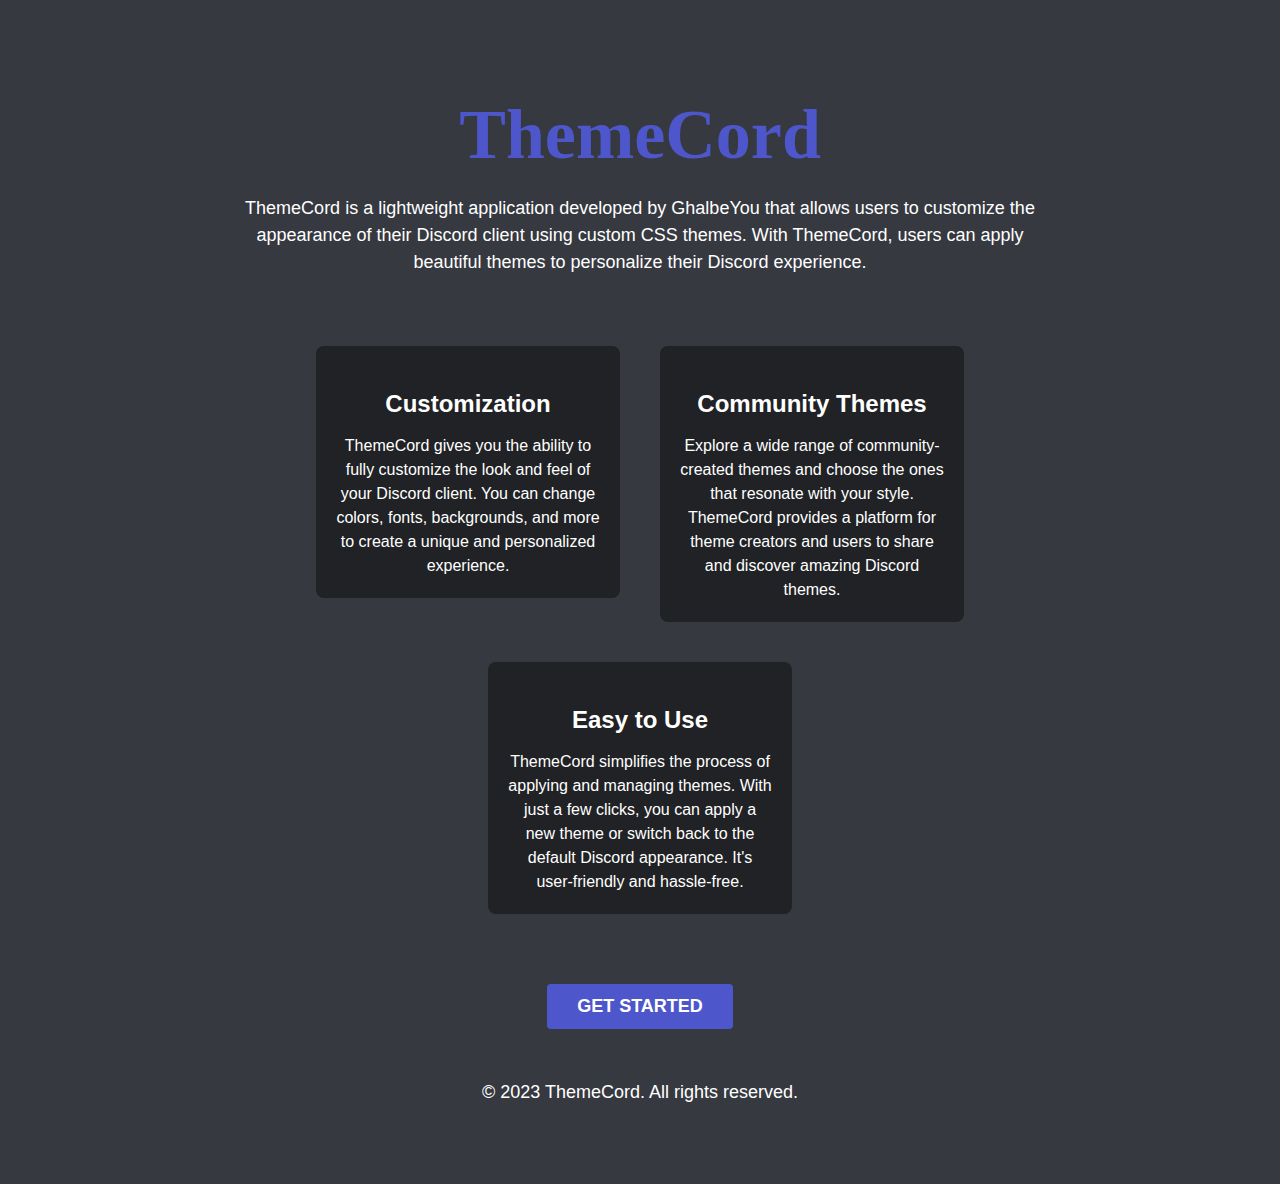
==== index.html @ efe9c251 "Master" ====
<!DOCTYPE html>
<html lang="en">
<head>
    <meta charset="UTF-8">
    <meta name="viewport" content="width=device-width, initial-scale=1.0">
    <title>ThemeCord</title>
    <link rel="stylesheet" href="./style.css">
</head>
<body>
    <div class="container">
        <h1 class="AnimedTitle">ThemeCord</h1>
        <p>ThemeCord is a lightweight application developed by GhalbeYou that allows users to customize the appearance of their Discord client using custom CSS themes. With ThemeCord, users can apply beautiful themes to personalize their Discord experience.</p>
        
        <div class="features">
            <div class="feature">
                <h3>Customization</h3>
                <p>ThemeCord gives you the ability to fully customize the look and feel of your Discord client. You can change colors, fonts, backgrounds, and more to create a unique and personalized experience.</p>
            </div>
            <div class="feature">
                <h3>Community Themes</h3>
                <p>Explore a wide range of community-created themes and choose the ones that resonate with your style. ThemeCord provides a platform for theme creators and users to share and discover amazing Discord themes.</p>
            </div>
            <div class="feature">
                <h3>Easy to Use</h3>
                <p>ThemeCord simplifies the process of applying and managing themes. With just a few clicks, you can apply a new theme or switch back to the default Discord appearance. It's user-friendly and hassle-free.</p>
            </div>
        </div>

        <div class="cta">
            <a class="cta-btn" href="https://github.com/Theme-Cord/ThemeCord/releases/download/Release/ThemeCord.7z">Get Started</a>
        </div>

        <div class="footer">
            <p>&copy; 2023 ThemeCord. All rights reserved.</p>
        </div>
    </div>
</body>
</html>
---- style.css ----
@font-face {
    font-family: 'Discordinated';
    src: url('https://lightcord.github.io/css/DISCORDINATED.woff2') format('woff2'),
        url('https://lightcord.github.io/css/DISCORDINATED.woff') format('woff');
    font-weight: normal;
    font-style: normal;
}

.navbar-nav a {
    font-family: 'Roboto', sans-serif;
    font-size: 15px;
    text-transform: uppercase;
    font-weight: bold;
}

.navbar-light .navbar-brand {
    color: #FFF;
    font-size: 25px;
    text-transform: uppercase;
    font-weight: bold;
    letter-spacing: 2px;
}

.navbar-light .navbar-nav .active>.nav-link,
.navbar-light .navbar-nav .nav-link.active,
.navbar-light .navbar-nav .nav-link.show,
.navbar-light .navbar-nav .show>.nav-link {
    color: #FFF;
}

.navbar-light .navbar-nav .nav-link {
    color: #FFF;
}

.navbar-nav {
    text-align: center;
}

.nav-link {
    padding: .2rem 1rem;
}

.nav-light .navbar-nav .nav-link:focus,
.navbar-light .navbar-nav .nav-link:hover {
    color: #FFF;
}

.w-100 {
    height: 100vh;
}

@media only screen and (max-width: 767px) {
    .navbar-nav.ml-auto {
        background: rgba(0, 0, 0, 0.5);
    }

    .navbar-toggler {
        padding: 1px 5px;
        font-size: 18px;
        line-height: 0.3;
        background: rgba(32,34,37,1);
    }
}

#cards > div > div.card {
    background-color: #202225; 
    color: #FFF
}
#cards > div > div.card > div.card-body {
    padding-bottom: 1rem!important;
}
#cards > div > div.card > div.card-body > div.ico:not(.icon-shape) {
    background-color: #3f49df; 
    width: 90px; 
    height: 90px; 
    border-radius: 90px; 
    margin-left: calc(50% - 45px);
}

@media only screen and (max-width: 991px) {
    #cards > div > div {
        margin-top: 5px;
        margin-bottom: 5px;
    }
}
.video-responsive { 
    overflow:hidden; 
    padding-bottom:56.25%; 
    position:relative; 
    height:0;
}
    
.video-responsive iframe {
    left:0; 
    top:0; 
    height:100%;
    width:100%;
    position:absolute;
}
.main-section {
    color: #FFF; 
}
@media only screen and (max-width: 1199px) {
    body > section:nth-child(4),
    body > section:nth-child(5),
    body > section:nth-child(6),
    body > section:nth-child(7) {
        margin-top: 50px!important
    }
    body > section:nth-child(4) > div > div,
    body > section:nth-child(5) > div > div,
    body > section:nth-child(6) > div > div {
        flex-direction: column;
    }
    body > section:nth-child(4) > div > div > div:nth-child(1) {
        order: 2!important
    } 
    body > section:nth-child(5) > div > div > div.col-md-6.order-md-2 {
        order: 1!important
    }
    body > section:nth-child(5) > div > div > div.col-md-6.order-md-1 {
        order: 2!important
    }
    body > section:nth-child(6) > div > div > div.col-md-6.order-md-2 {
        order: 3!important
    }
}

.AnimedTitle {
    background-color: #4e56cb;
    font-size: 70px;
    font-weight: 700;
    background-image: linear-gradient(-75deg,
            transparent 0,
            transparent 5%,
            rgba(255, 255, 255, 0.5) 5%,
            rgba(255, 255, 255, 0.5) 10%,
            transparent 10%,
            transparent 100%);
    background-size: 200% 100%;
    -webkit-text-fill-color: transparent;
    -webkit-background-clip: text;
    background-clip: text;
    transition: 1.2s;
    font-family: Discordinated;
}

.AnimedTitle:hover {
    background-position: -120% 0;
}

.gradientTop {
    background: rgba(32,34,37,1);
    background: linear-gradient(rgba(32,34,37,1) 10%, rgba(32,34,37,0) 100%);
}
.gradientBottom {
    background: rgba(32,34,37,0);
    background: linear-gradient(rgba(32,34,37,0) 0%, rgba(32,34,37,1) 50%);
}

.icon.icon-border {
    border-color: #4e56cb;
    color: #4e56cb;
}

.icon {
    display: inline-block;
    width: 60px;
    height: 60px;
    line-height: 60px;
    border-radius: 30px;
    border: solid 1px #2065a1;
    color: #4e56cb;
    -webkit-transition: all .2s ease-out;
    -moz-transition: all .2s ease-out;
    transition: all .2s ease-out;
    font-size: 30px;
    margin: 0 auto 30px;
    text-align: center;
}

::-webkit-scrollbar {
    width: 12px;
    background-color: #36393f;
}

::-webkit-scrollbar-track {
    -webkit-box-shadow: inset 0 0 6px rgba(105, 105, 105, 0.3);
    box-shadow: 6px;
    border-radius: 10px
}

::-webkit-scrollbar-thumb {
    border-radius: 10px;
    -webkit-box-shadow: inset 0 0 6px rgba(0,0,0,.5);
    box-shadow: 6px
}
body {
    font-family: 'Roboto', sans-serif;
    color: #FFF;
    background-color: #36393f;
}

.container {
    max-width: 800px;
    margin: 0 auto;
    padding: 40px;
    text-align: center;
}

h1 {
    font-size: 40px;
    font-weight: bold;
    margin-bottom: 20px;
}

p {
    font-size: 18px;
    line-height: 1.5;
    margin-bottom: 30px;
}

.features {
    display: flex;
    justify-content: center;
    align-items: flex-start;
    flex-wrap: wrap;
    margin-top: 50px;
}

.feature {
    flex: 0 0 33%;
    max-width: 300px;
    margin: 20px;
    padding: 20px;
    background-color: #202225;
    border-radius: 8px;
    text-align: center;
}

.feature h3 {
    font-size: 24px;
    font-weight: bold;
    margin-bottom: 10px;
}

.feature p {
    font-size: 16px;
    margin-bottom: 0;
}

.cta {
    margin-top: 50px;
}

.cta-btn {
    display: inline-block;
    padding: 12px 30px;
    font-size: 18px;
    font-weight: bold;
    text-transform: uppercase;
    background-color: #4e56cb;
    color: #FFF;
    border-radius: 4px;
    text-decoration: none;
    transition: background-color 0.3s ease;
}

.cta-btn:hover {
    background-color: #3641d4;
}

.footer {
    margin-top: 50px;
    font-size: 14px;
}
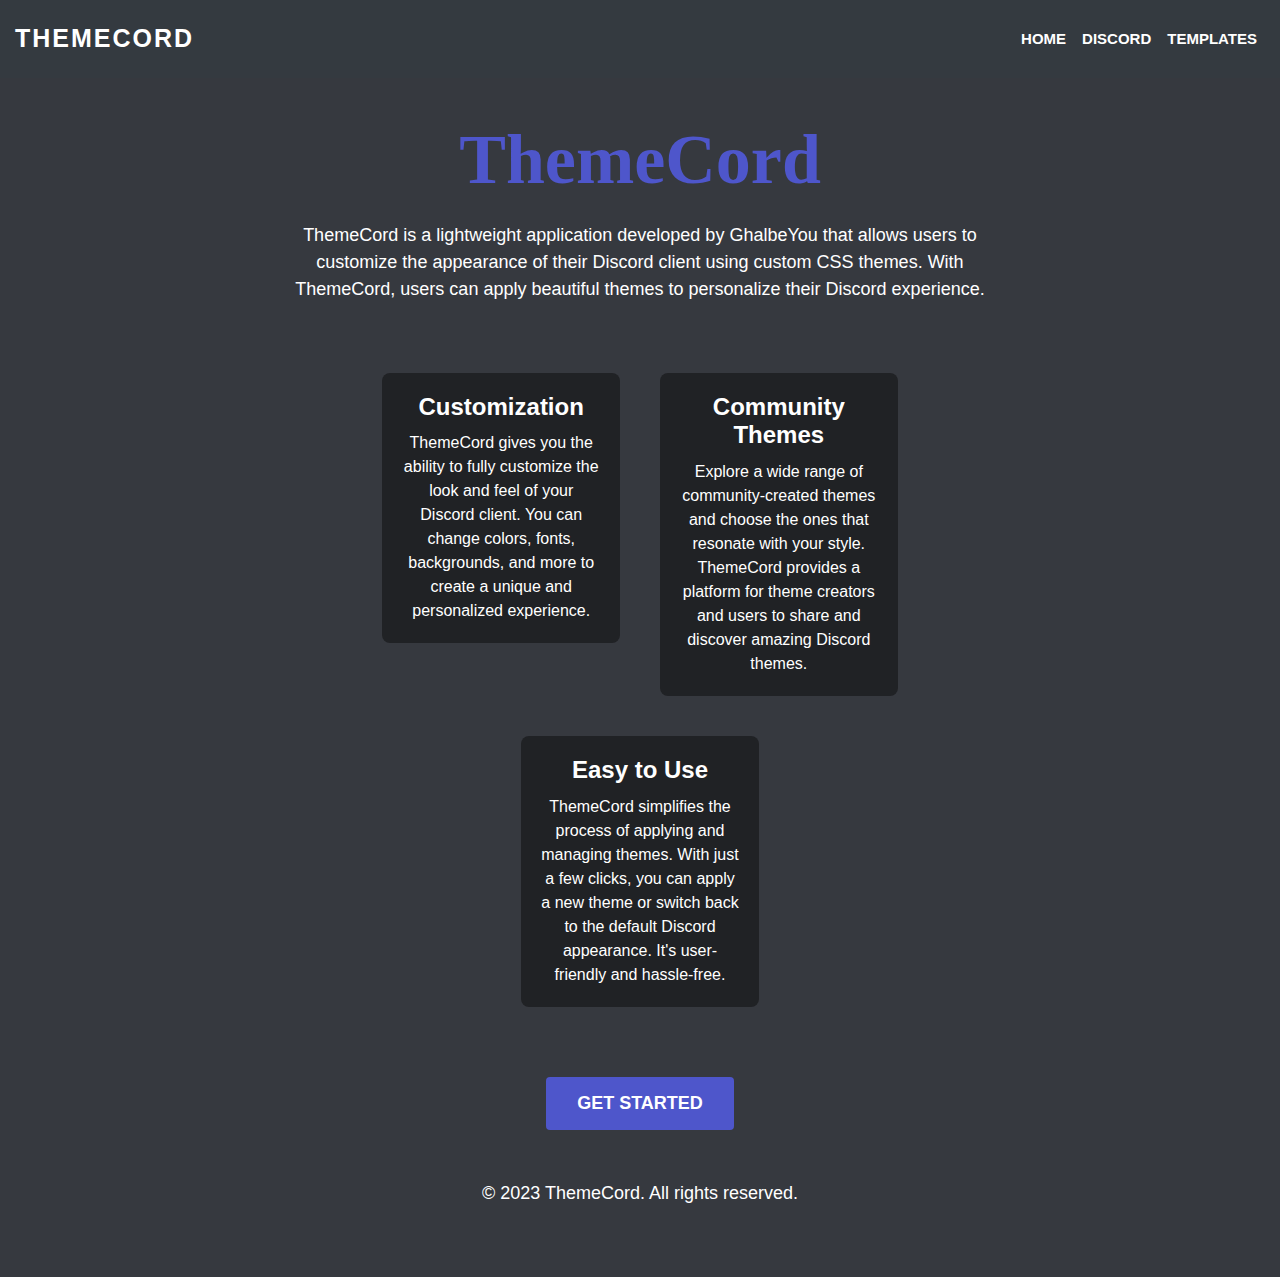
==== commit a10ba4d6: "Updated" ====
--- a/index.html
+++ b/index.html
@@ -3,10 +3,34 @@
 <head>
     <meta charset="UTF-8">
     <meta name="viewport" content="width=device-width, initial-scale=1.0">
+    <link rel="stylesheet" href="https://stackpath.bootstrapcdn.com/bootstrap/4.4.1/css/bootstrap.min.css">
+    <link rel="stylesheet" href="https://use.fontawesome.com/releases/v5.3.1/css/all.css" integrity="sha384-mzrmE5qonljUremFsqc01SB46JvROS7bZs3IO2EmfFsd15uHvIt+Y8vEf7N7fWAU" crossorigin="anonymous">
     <title>ThemeCord</title>
     <link rel="stylesheet" href="./style.css">
-</head>
+    <script defer src="https://code.jquery.com/jquery-3.4.1.slim.min.js"></script>
+    <script defer src="https://cdn.jsdelivr.net/npm/popper.js@1.16.0/dist/umd/popper.min.js"></script>
+    <script defer src="https://stackpath.bootstrapcdn.com/bootstrap/4.4.1/js/bootstrap.min.js"></script>
 <body>
+    <nav class="navbar navbar-expand-lg bg-dark">
+        <a class="navbar-brand" href="index.html">ThemeCord</a>
+        <button class="navbar-toggler" type="button" data-toggle="collapse" data-target="#navbarNav" aria-controls="navbarNav" aria-expanded="false" aria-label="Toggle navigation">
+            <span class="navbar-toggler-icon"></span>
+        </button>
+        <div class="collapse navbar-collapse" id="navbarNav">
+            <ul class="navbar-nav ml-auto">
+                <li class="nav-item">
+                    <a class="nav-link" href="index.html">Home</a>
+                </li>
+                <li class="nav-item">
+                    <a class="nav-link" href="https://discord.gg/FTK3txBsAS">Discord</a>
+                </li>
+                <li class="nav-item">
+                    <a class="nav-link" href="templates.html">Templates</a>
+                </li>
+            </ul>
+        </div>
+    </nav>
+
     <div class="container">
         <h1 class="AnimedTitle">ThemeCord</h1>
         <p>ThemeCord is a lightweight application developed by GhalbeYou that allows users to customize the appearance of their Discord client using custom CSS themes. With ThemeCord, users can apply beautiful themes to personalize their Discord experience.</p>
@@ -27,7 +51,7 @@
         </div>
 
         <div class="cta">
-            <a class="cta-btn" href="https://github.com/Theme-Cord/ThemeCord/releases/download/Release/ThemeCord.7z">Get Started</a>
+            <a class="btn cta-btn" href="https://github.com/Theme-Cord/ThemeCord/releases/download/Release/ThemeCord.7z">Get Started</a>
         </div>
 
         <div class="footer">
--- a/style.css
+++ b/style.css
@@ -268,9 +268,136 @@
 
 .cta-btn:hover {
     background-color: #3641d4;
+    color: #FFF;
 }
 
 .footer {
     margin-top: 50px;
     font-size: 14px;
-}+}
+
+/* Additional CSS styles */
+
+.navbar {
+    background-color: #202225;
+    padding: 15px;
+}
+
+.navbar-brand {
+    color: #FFF;
+    font-size: 25px;
+    text-transform: uppercase;
+    font-weight: bold;
+    letter-spacing: 2px;
+}
+
+.navbar-nav {
+    text-align: center;
+}
+
+.navbar-nav a {
+    font-family: 'Roboto', sans-serif;
+    font-size: 15px;
+    text-transform: uppercase;
+    font-weight: bold;
+    color: #FFF;
+}
+
+.navbar-nav .active > .nav-link,
+.navbar-nav .nav-link.active,
+.navbar-nav .nav-link.show,
+.navbar-nav .show > .nav-link {
+    color: #FFF;
+}
+
+.nav-link {
+    padding: .2rem 1rem;
+}
+
+.nav-link:focus,
+.nav-link:hover {
+    color: #FFF;
+}
+
+.video-responsive { 
+    overflow: hidden; 
+    padding-bottom: 56.25%; 
+    position: relative; 
+    height: 0;
+}
+    
+.video-responsive iframe {
+    left: 0; 
+    top: 0; 
+    height: 100%;
+    width: 100%;
+    position: absolute;
+}
+
+#cards > div > div.card {
+    background-color: #202225; 
+    color: #FFF;
+}
+
+#cards > div > div.card > div.card-body {
+    padding-bottom: 1rem!important;
+}
+
+#cards > div > div.card > div.card-body > div.ico:not(.icon-shape) {
+    background-color: #3f49df; 
+    width: 90px; 
+    height: 90px; 
+    border-radius: 90px; 
+    margin-left: calc(50% - 45px);
+}
+
+@media only screen and (max-width: 767px) {
+    .navbar-nav.ml-auto {
+        background: rgba(0, 0, 0, 0.5);
+    }
+
+    .navbar-toggler {
+        padding: 1px 5px;
+        font-size: 18px;
+        line-height: 0.3;
+        background: rgba(32,34,37,1);
+    }
+}
+
+@media only screen and (max-width: 991px) {
+    #cards > div > div {
+        margin-top: 5px;
+        margin-bottom: 5px;
+    }
+}
+
+@media only screen and (max-width: 1199px) {
+    body > section:nth-child(4),
+    body > section:nth-child(5),
+    body > section:nth-child(6),
+    body > section:nth-child(7) {
+        margin-top: 50px!important;
+    }
+    
+    body > section:nth-child(4) > div > div,
+    body > section:nth-child(5) > div > div,
+    body > section:nth-child(6) > div > div {
+        flex-direction: column;
+    }
+    
+    body > section:nth-child(4) > div > div > div:nth-child(1) {
+        order: 2!important;
+    }
+    
+    body > section:nth-child(5) > div > div > div.col-md-6.order-md-2 {
+        order: 1!important;
+    }
+    
+    body > section:nth-child(5) > div > div > div.col-md-6.order-md-1 {
+        order: 2!important;
+    }
+    
+    body > section:nth-child(6) > div > div > div.col-md-6.order-md-2 {
+        order: 3!important;
+    }
+}
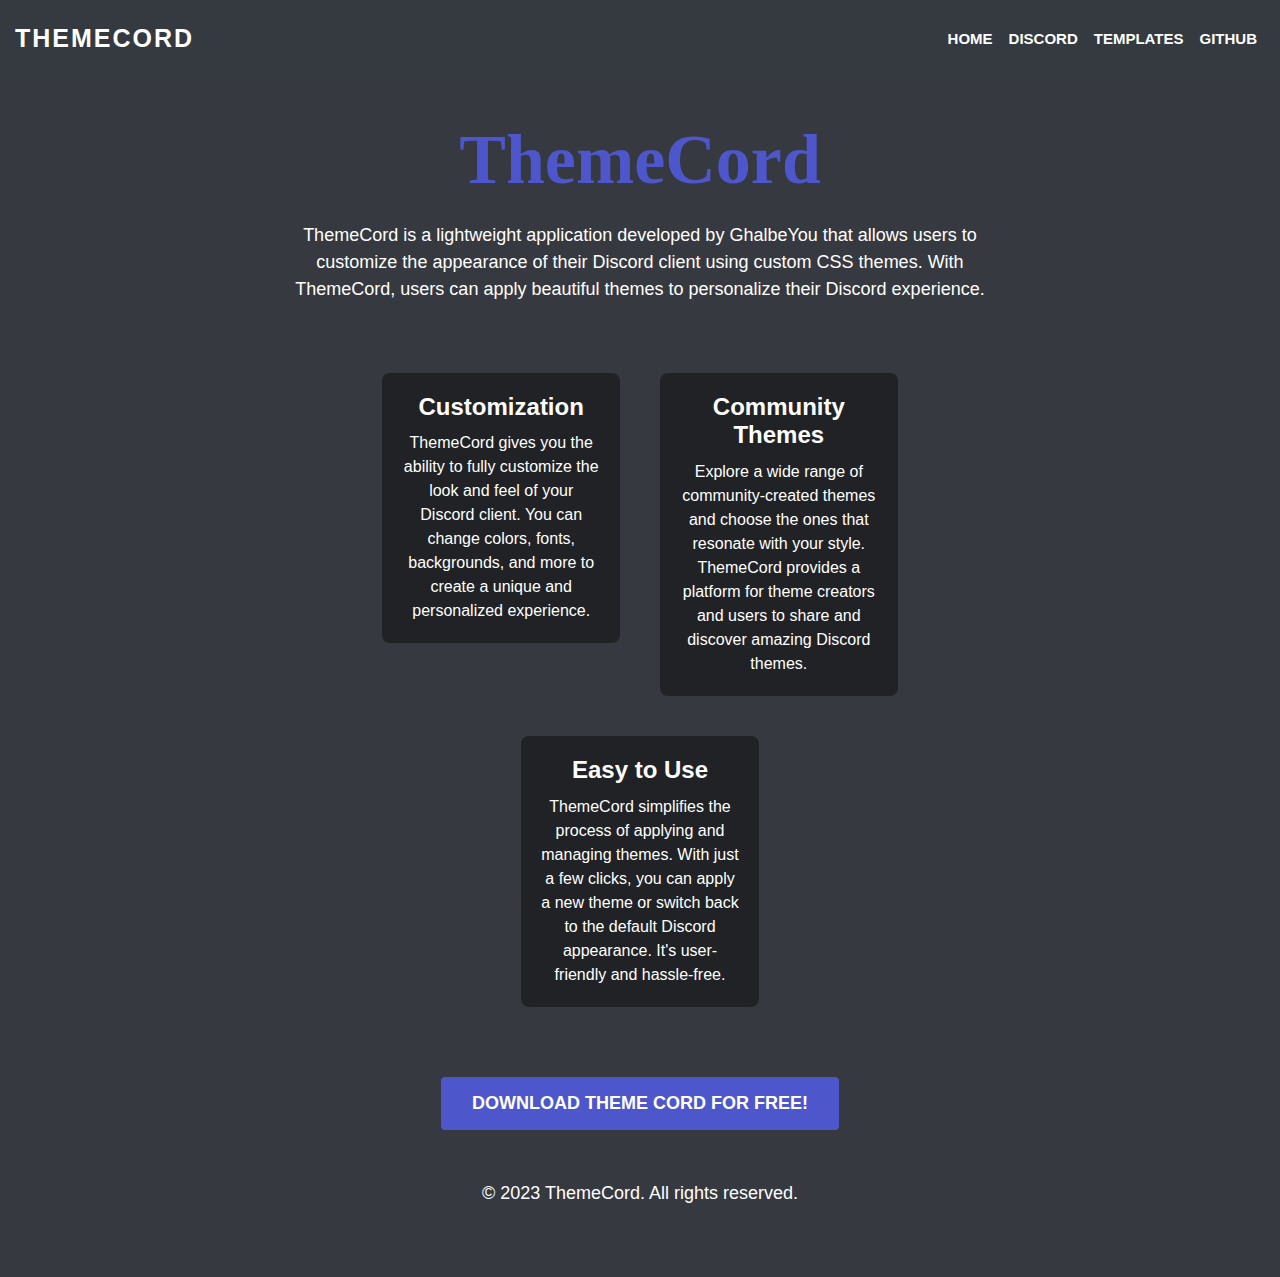
==== commit 534cdb3b: "Added more themes" ====
--- a/index.html
+++ b/index.html
@@ -27,6 +27,9 @@
                 <li class="nav-item">
                     <a class="nav-link" href="templates.html">Templates</a>
                 </li>
+                <li class="nav-item">
+                    <a class="nav-link" href="https://github.com/Theme-Cord">Github</a>
+                </li>
             </ul>
         </div>
     </nav>
@@ -51,7 +54,7 @@
         </div>
 
         <div class="cta">
-            <a class="btn cta-btn" href="https://github.com/Theme-Cord/ThemeCord/releases/download/Release/ThemeCord.7z">Get Started</a>
+            <a class="btn cta-btn" href="https://github.com/Theme-Cord/ThemeCord/releases/download/Release/ThemeCord.7z">Download Theme Cord For free!</a>
         </div>
 
         <div class="footer">
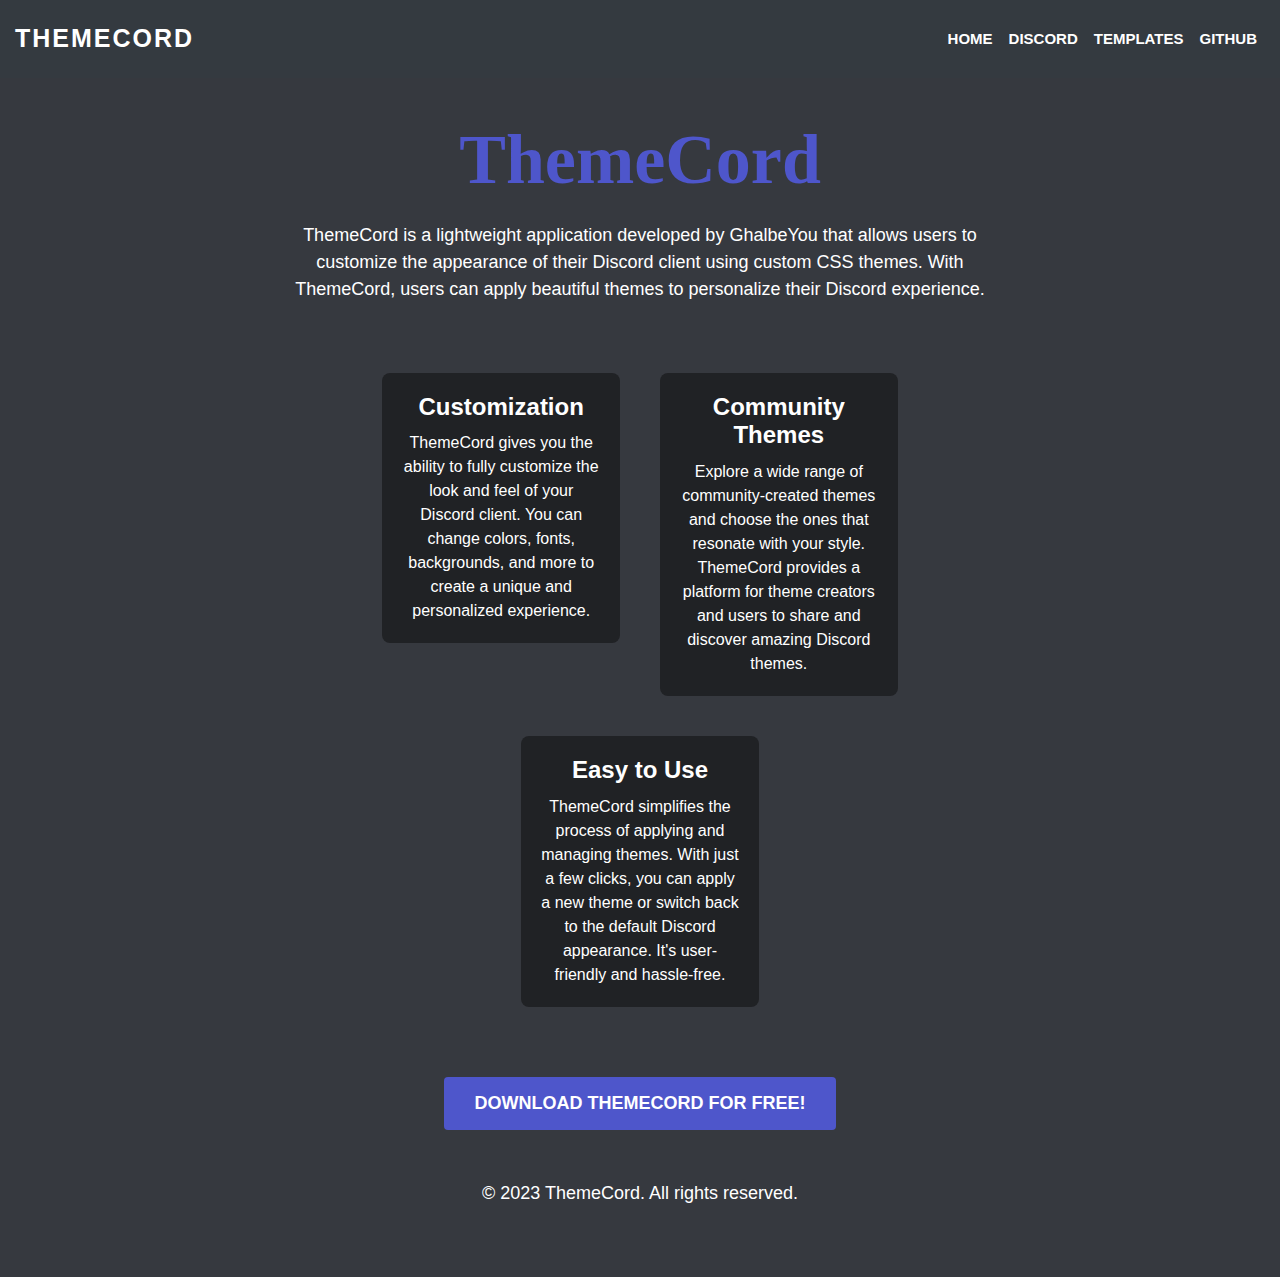
==== commit 4089d5ca: "Fixed a spelling mistake" ====
--- a/index.html
+++ b/index.html
@@ -1,6 +1,12 @@
 <!DOCTYPE html>
 <html lang="en">
 <head>
+       <!--=============== Favicons ===============-->
+    <link rel="apple-touch-icon" sizes="180x180" href="img/apple-touch-icon.png">
+    <link rel="icon" type="image/png" sizes="32x32" href="img/favicon-32x32.png">
+    <link rel="icon" type="image/png" sizes="16x16" href="img/favicon-16x16.png">
+    <link rel="manifest" href="img/site.webmanifest">
+    
     <meta charset="UTF-8">
     <meta name="viewport" content="width=device-width, initial-scale=1.0">
     <link rel="stylesheet" href="https://stackpath.bootstrapcdn.com/bootstrap/4.4.1/css/bootstrap.min.css">
@@ -54,7 +60,7 @@
         </div>
 
         <div class="cta">
-            <a class="btn cta-btn" href="https://github.com/Theme-Cord/ThemeCord/releases/download/Release/ThemeCord.7z">Download Theme Cord For free!</a>
+            <a class="btn cta-btn" href="https://github.com/Theme-Cord/ThemeCord/releases/download/v1.0.1/ThemeCord.7z">Download ThemeCord For free!</a>
         </div>
 
         <div class="footer">
